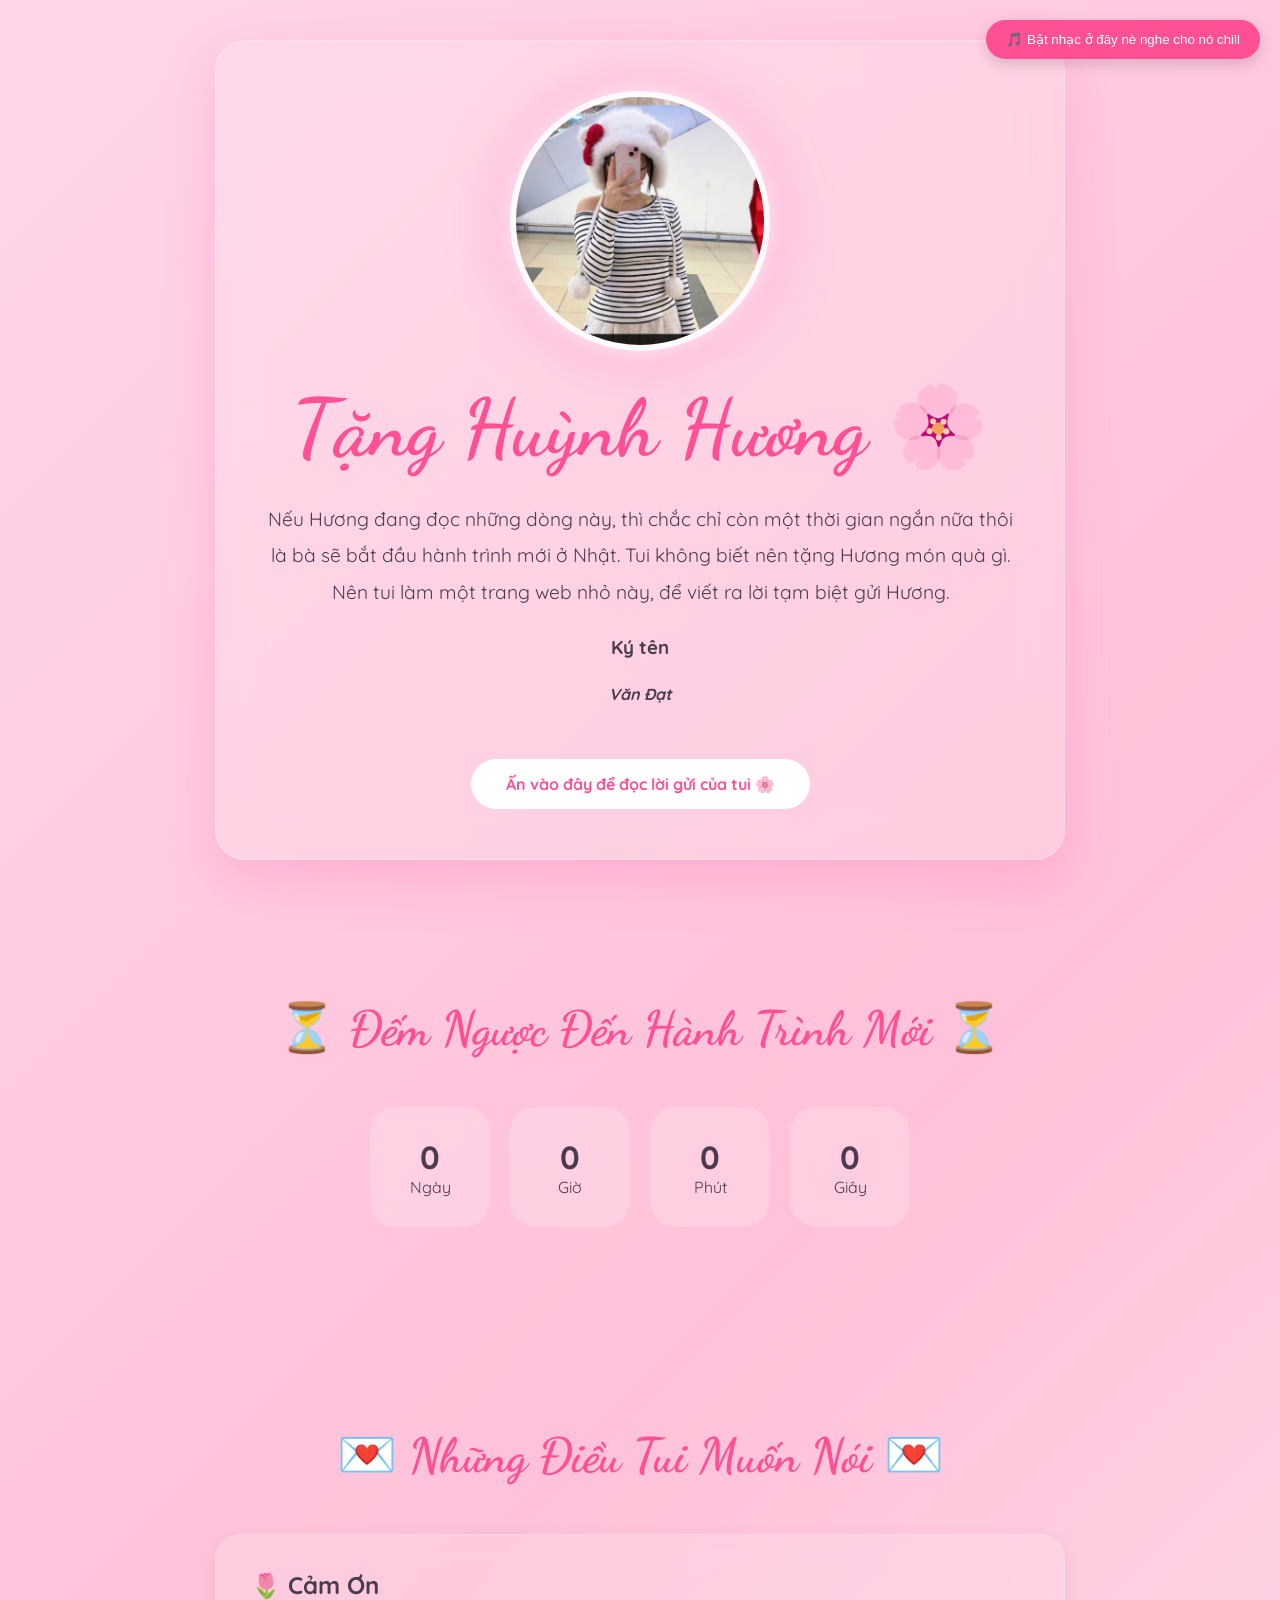
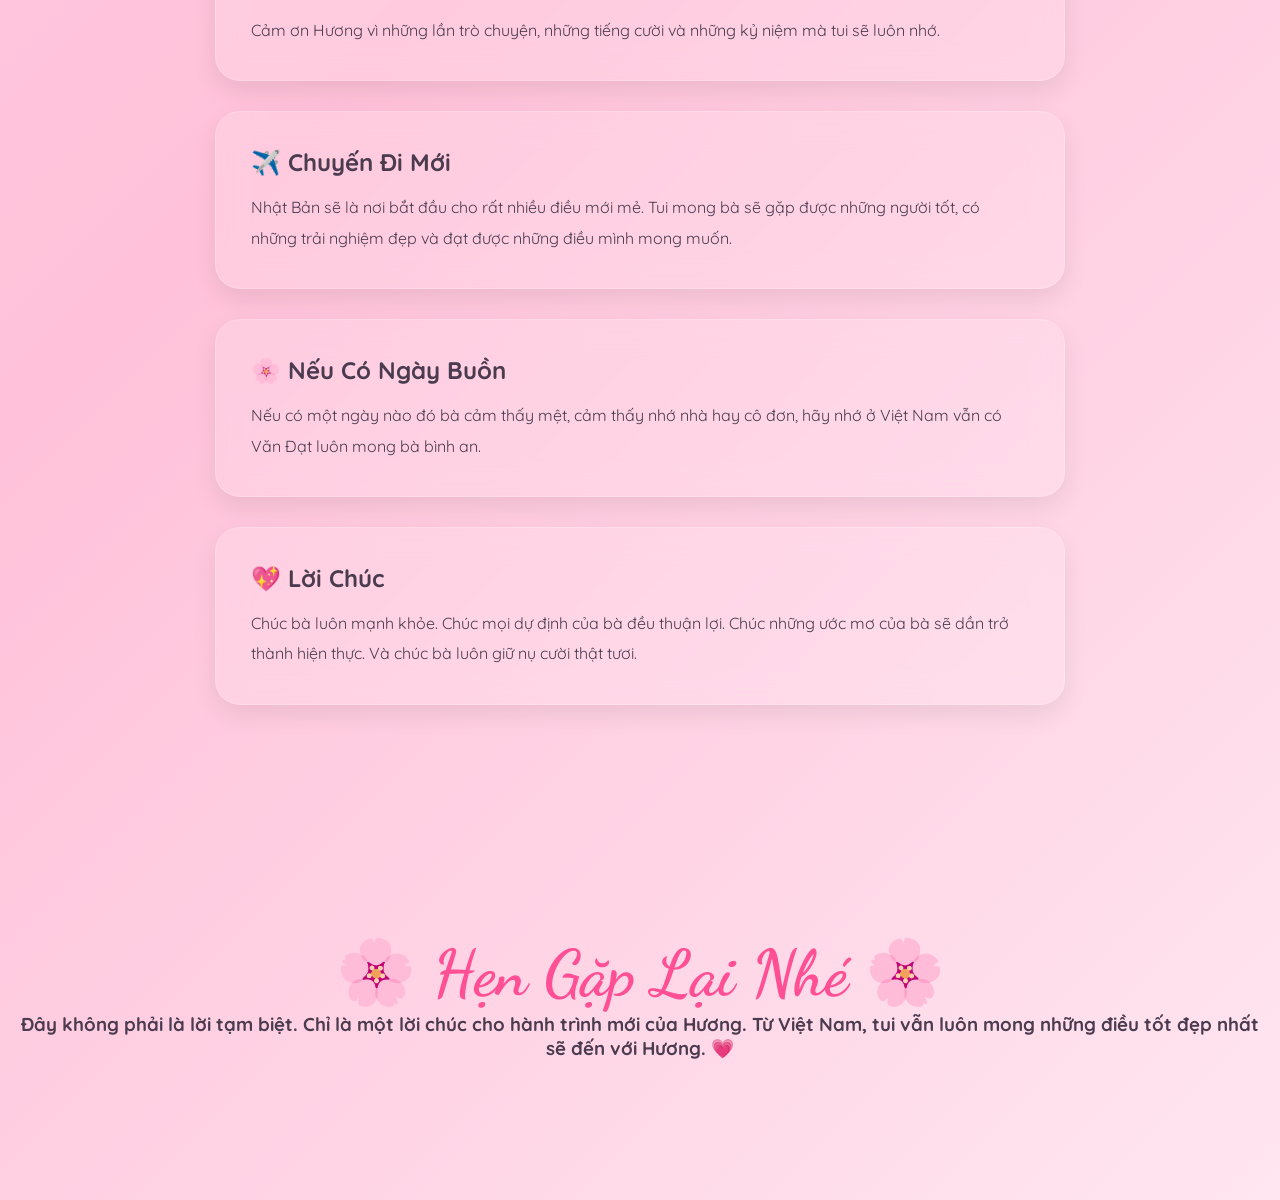
==== home.html @ a17cc12d "Cập nhật website" ====
<!DOCTYPE html>
<html lang="vi">

<head>
    <!-- Cấu hình cơ bản -->
    <meta charset="UTF-8">
    <meta name="viewport" content="width=device-width, initial-scale=1.0">

    <title>Đôi Lời Từ Văn Đạt</title>

    <!-- Google Fonts -->
    <link href="https://fonts.googleapis.com/css2?family=Quicksand:wght@400;500;700&family=Dancing+Script:wght@700&display=swap" rel="stylesheet">

    <!-- CSS -->
    <link rel="stylesheet" href="./css/home.css">
</head>

<body>

    <!-- ===================== -->
    <!-- NHẠC NỀN -->
    <!-- ===================== -->
    <audio id="bgMusic" loop>
        <source src="./img/NgayRoiChuyenBay.mp3" type="audio/mpeg">
    </audio>

    <!-- Nút bật/tắt nhạc -->
    <button id="musicBtn">
        🎵 Bật nhạc ở đây nè
        nghe cho nó chill
    </button>

    <!-- HERO SECTION -->
    <section class="hero">

        <div class="hero-card">

            <!-- Ảnh đại diện -->
            <img
                src="./img/anh.jpg"
                alt="Bé Hương"
                class="hero-img">

            <!-- Tiêu đề -->
            <h1>Tặng Huỳnh Hương 🌸</h1>

            <!-- Lời mở đầu -->
            <p>
                Nếu Hương đang đọc những dòng này,
                thì chắc chỉ còn một thời gian ngắn nữa thôi là bà sẽ bắt đầu hành trình mới ở Nhật.

                Tui không biết nên tặng Hương món quà gì.

                Nên tui làm một trang web nhỏ này,
                để viết ra lời tạm biệt gửi Hương.
            </p>

            <p>
                <h3>Ký tên</h3> <p></p>
                <i><h4>Văn Đạt</h4></i>
            </p>

            <!-- Nút cuộn xuống -->
            <a href="#letter" class="btn">
                Ấn vào đây để đọc lời gửi của tui 🌸
            </a>

        </div>

    </section>

    <!-- COUNTDOWN SECTION -->
    <section>

        <h2 class="title">
            ⏳ Đếm Ngược Đến Hành Trình Mới ⏳
        </h2>

        <div class="countdown">

            <div class="box">
                <span id="days">0</span>
                <span>Ngày</span>
            </div>

            <div class="box">
                <span id="hours">0</span>
                <span>Giờ</span>
            </div>

            <div class="box">
                <span id="minutes">0</span>
                <span>Phút</span>
            </div>

            <div class="box">
                <span id="seconds">0</span>
                <span>Giây</span>
            </div>

        </div>

    </section>

    <!-- LỜI NHẮN -->   
    <section id="letter">

        <h2 class="title">
            💌 Những Điều Tui Muốn Nói  💌
        </h2>

        <!-- Card 1 -->
        <div class="card reveal">
            <h2>🌷 Cảm Ơn</h2>
            <p>
                Cảm ơn Hương vì những lần trò chuyện,
                những tiếng cười và những kỷ niệm mà tui sẽ luôn nhớ.
            </p>
        </div>

        <!-- Card 2 -->
        <div class="card reveal">
            <h2>✈️ Chuyến Đi Mới</h2>
            <p>
                Nhật Bản sẽ là nơi bắt đầu cho rất nhiều điều mới mẻ.

                Tui mong bà sẽ gặp được những người tốt,
                có những trải nghiệm đẹp
                và đạt được những điều mình mong muốn.
            </p>
        </div>

        <!-- Card 3 -->
        <div class="card reveal">
            <h2>🌸 Nếu Có Ngày Buồn</h2>
            <p>
                Nếu có một ngày nào đó bà cảm thấy mệt,
                cảm thấy nhớ nhà hay cô đơn,

                hãy nhớ ở Việt Nam vẫn có Văn Đạt luôn mong bà bình an.
            </p>
        </div>

        <!-- Card 4 -->
        <div class="card reveal">
            <h2>💖 Lời Chúc</h2>
            <p>
                Chúc bà luôn mạnh khỏe.

                Chúc mọi dự định của bà đều thuận lợi.

                Chúc những ước mơ của bà sẽ dần trở thành hiện thực.

                Và chúc bà luôn giữ nụ cười thật tươi.
            </p>
        </div>

    </section>

    <!-- FOOTER -->
    <section class="footer">

        <h2>🌸 Hẹn Gặp Lại Nhé 🌸</h2>

        <p>
            <h3>Đây không phải là lời tạm biệt.

            Chỉ là một lời chúc cho hành trình mới của Hương.

            Từ Việt Nam,
            tui vẫn luôn mong những điều tốt đẹp nhất sẽ đến với Hương.

            💗
            </h3>
            <br><br>

        </p>

    </section>
    
    <!-- JAVASCRIPT -->
    <script src="./js/home.js"></script>

</body>

</html>
---- css/home.css ----
*{
    margin:0;
    padding:0;
    box-sizing:border-box;
    scroll-behavior:smooth;
}

body{
    font-family:'Quicksand',sans-serif;
    background:linear-gradient(135deg,#ffd6e8,#ffc1d9,#ffe6f1);
    overflow-x:hidden;
    color:#4a3b4f;
}

#musicBtn{
    position:fixed;
    top:20px;
    right:20px;
    z-index:9999;
    border:none;
    background:#ff4f95;
    color:white;
    padding:12px 20px;
    border-radius:30px;
    cursor:pointer;
    box-shadow:0 5px 15px rgba(0,0,0,.15);
}

.hero{
    min-height:100vh;
    display:flex;
    justify-content:center;
    align-items:center;
    text-align:center;
    padding:30px;
}

.hero-card{
    max-width:850px;
    padding:50px;
    border-radius:30px;
    backdrop-filter:blur(20px);
    background:rgba(255,255,255,.15);
    border:1px solid rgba(255,255,255,.25);
    box-shadow:0 20px 50px rgba(255,105,180,.25);
}

.hero-img{
    width:260px;
    height:260px;
    object-fit:cover;
    border-radius:50%;
    border:6px solid rgba(255,255,255,.9);
    margin-bottom:25px;
    box-shadow:
        0 0 25px rgba(255,255,255,.8),
        0 0 60px rgba(255,105,180,.5);
    animation:float 3s ease-in-out infinite;
}

.hero h1{
    font-size:5rem;
    color:#ff4f95;
    font-family:'Dancing Script',cursive;
}

.hero p{
    margin-top:25px;
    font-size:1.2rem;
    line-height:1.9;
}

.btn{
    margin-top:30px;
    display:inline-block;
    padding:15px 35px;
    border-radius:50px;
    text-decoration:none;
    background:white;
    color:#ff4f95;
    font-weight:bold;
    transition:.3s;
}

.btn:hover{
    transform:scale(1.05);
}

section{
    padding:100px 20px;
}

.title{
    text-align:center;
    font-size:3rem;
    margin-bottom:50px;
    color:#ff4f95;
    font-family:'Dancing Script',cursive;
}

.card{
    max-width:850px;
    margin:auto;
    margin-bottom:30px;
    padding:35px;
    border-radius:25px;
    background:rgba(255,255,255,.15);
    backdrop-filter:blur(15px);
    border:1px solid rgba(255,255,255,.2);
    box-shadow:0 10px 25px rgba(0,0,0,.08);

    transform:translateY(50px);
    opacity:0;
    transition:1s;
}

.card.show{
    opacity:1;
    transform:translateY(0);
}

.card h2{
    margin-bottom:15px;
}

.card p{
    line-height:1.9;
}

.countdown{
    display:flex;
    justify-content:center;
    gap:20px;
    flex-wrap:wrap;
}

.box{
    width:120px;
    height:120px;
    background:rgba(255,255,255,.2);
    border-radius:25px;

    display:flex;
    flex-direction:column;
    justify-content:center;
    align-items:center;

    backdrop-filter:blur(10px);
}

.box span:first-child{
    font-size:2rem;
    font-weight:bold;
}

.footer{
    text-align:center;
    padding:100px 20px;
}

.footer h2{
    font-size:4rem;
    color:#ff4f95;
    font-family:'Dancing Script',cursive;
}

.sakura,
.heart{
    position:fixed;
    top:-20px;
    pointer-events:none;
    z-index:999;
    animation:fall linear forwards;
}

@keyframes fall{
    to{
        transform:translateY(110vh) rotate(360deg);
        opacity:0;
    }
}

@keyframes float{
    0%,100%{
        transform:translateY(0);
    }

    50%{
        transform:translateY(-12px);
    }
}

@media(max-width:768px){

.hero h1{
    font-size:3rem;
}

.hero-card{
    padding:30px;
}

.hero-img{
    width:200px;
    height:200px;
}

.title{
    font-size:2.2rem;
}

}
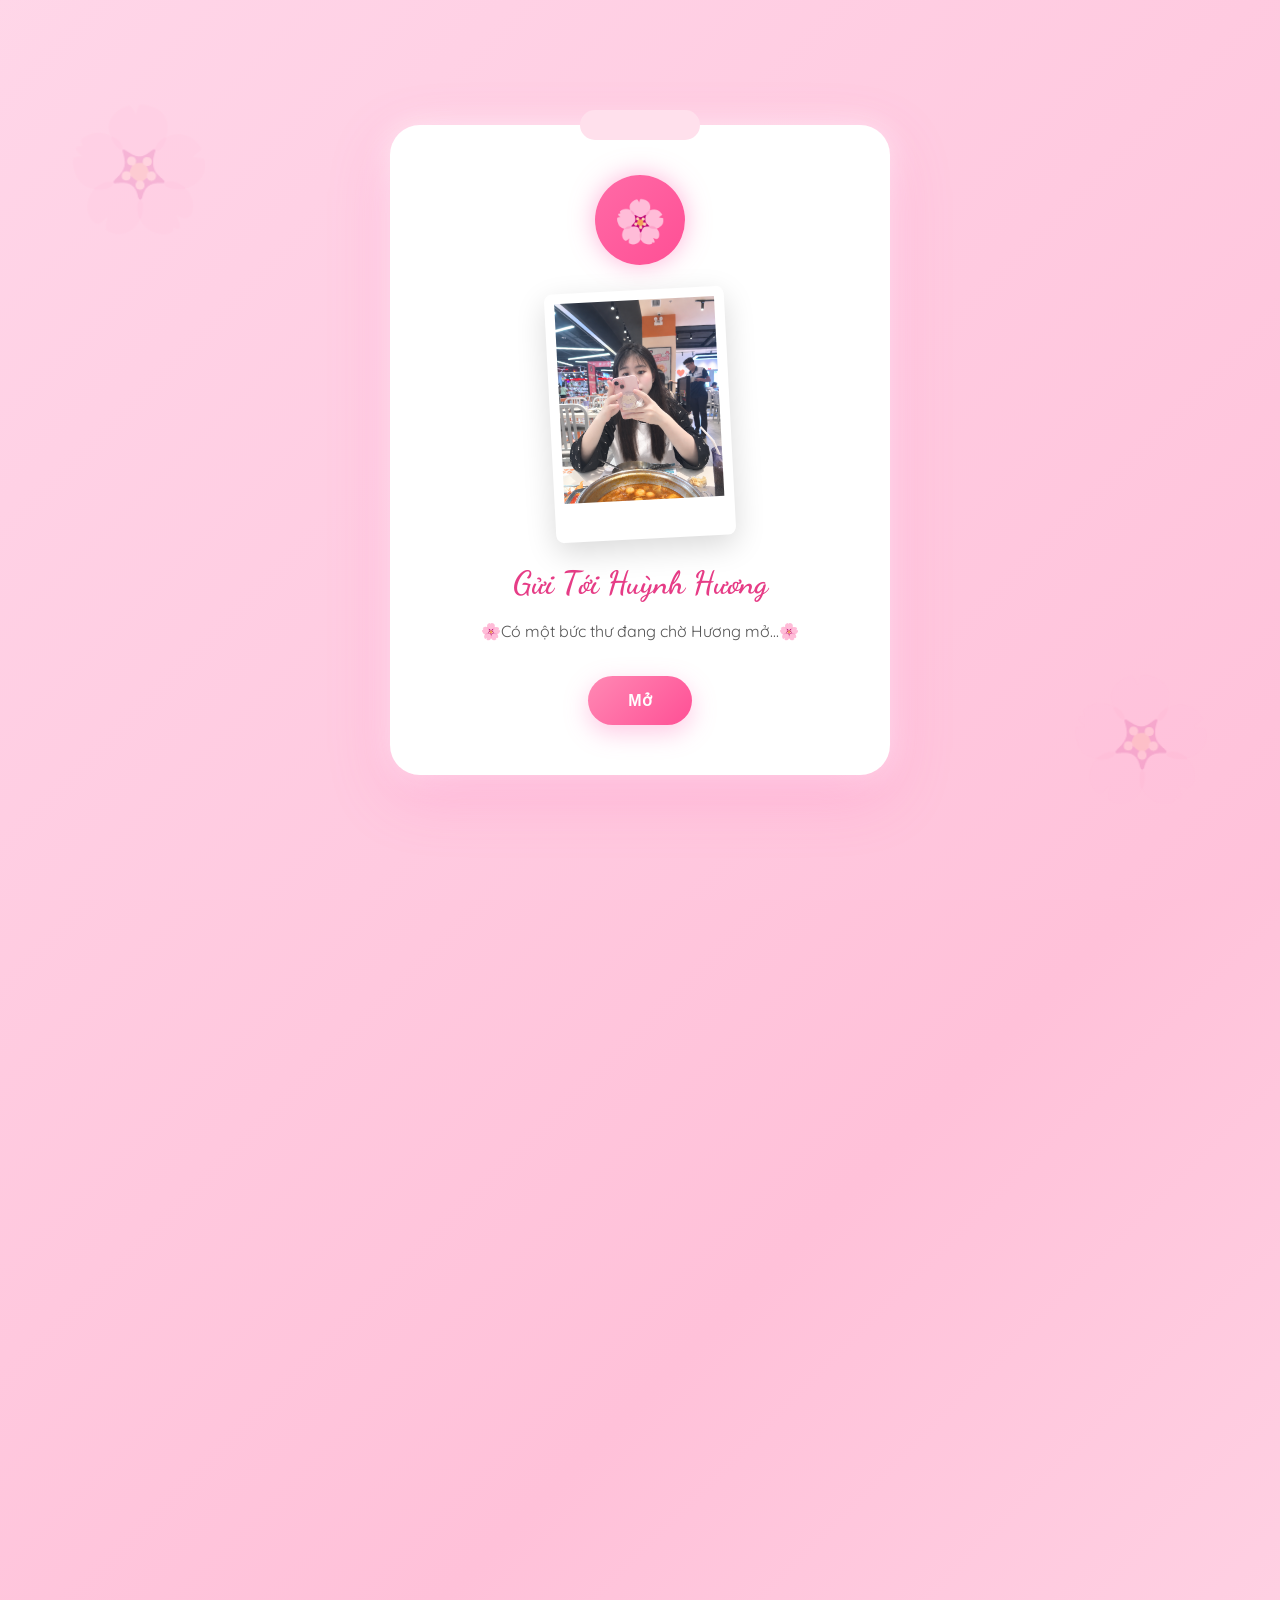
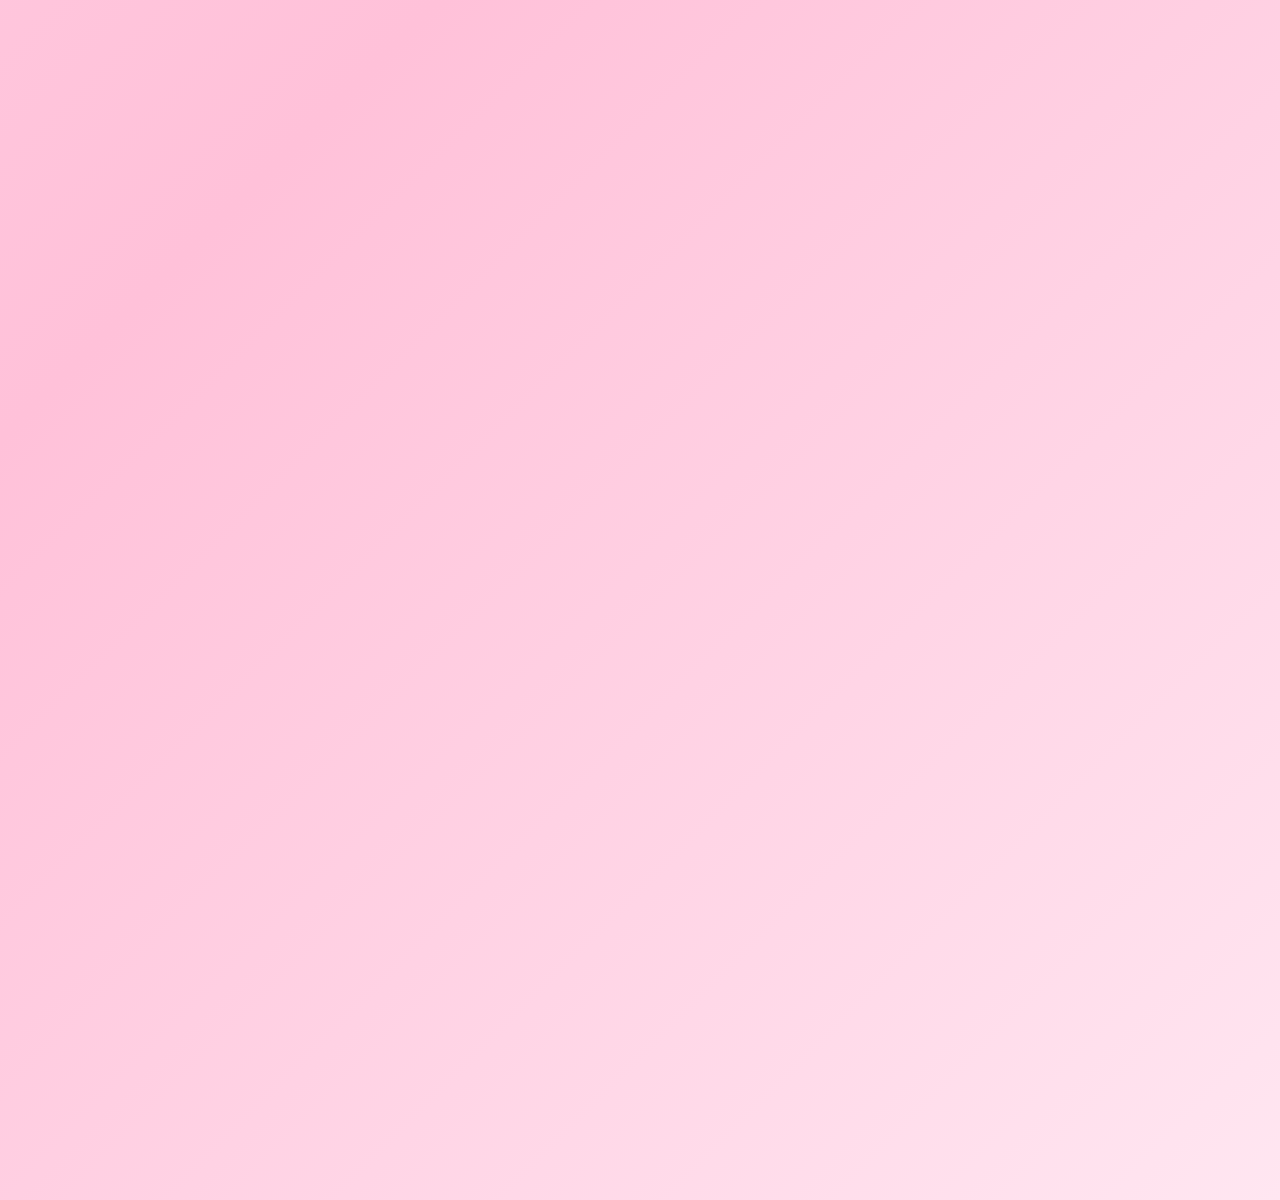
==== commit b3f51a32: "Update giao diện cửa Nhật và thiệp mở đầu" ====
--- a/home.html
+++ b/home.html
@@ -2,49 +2,65 @@
 <html lang="vi">
 
 <head>
-    <!-- Cấu hình cơ bản -->
     <meta charset="UTF-8">
     <meta name="viewport" content="width=device-width, initial-scale=1.0">
 
     <title>Đôi Lời Từ Văn Đạt</title>
 
-    <!-- Google Fonts -->
     <link href="https://fonts.googleapis.com/css2?family=Quicksand:wght@400;500;700&family=Dancing+Script:wght@700&display=swap" rel="stylesheet">
 
-    <!-- CSS -->
     <link rel="stylesheet" href="./css/home.css">
 </head>
 
 <body>
 
-    <!-- ===================== -->
-    <!-- NHẠC NỀN -->
-    <!-- ===================== -->
     <audio id="bgMusic" loop>
-        <source src="./img/NgayRoiChuyenBay.mp3" type="audio/mpeg">
+        <source src="./img/Gió (Remix).mp3" type="audio/mpeg">
     </audio>
 
-    <!-- Nút bật/tắt nhạc -->
-    <button id="musicBtn">
-        🎵 Bật nhạc ở đây nè
-        nghe cho nó chill
-    </button>
+   <div id="letterIntro">
 
-    <!-- HERO SECTION -->
+    <div class="envelope">
+
+        <div class="seal">
+            🌸
+        </div>
+
+        <div class="photo-frame">
+    <img
+        src="./img/anhh.png"
+        alt="Huỳnh Hương"
+        class="letter-img"
+    >
+</div>
+
+        <h2>Gửi Tới Huỳnh Hương</h2>
+
+        <p>
+            🌸Có một bức thư  
+            đang chờ Hương mở...🌸
+        </p>
+
+        <button id="openLetterBtn">
+             Mở 
+        </button>
+
+    </div>
+
+</div>
+</div>
+
     <section class="hero">
 
         <div class="hero-card">
 
-            <!-- Ảnh đại diện -->
             <img
                 src="./img/anh.jpg"
                 alt="Bé Hương"
                 class="hero-img">
 
-            <!-- Tiêu đề -->
-            <h1>Tặng Huỳnh Hương 🌸</h1>
+            <h1> Huỳnh Hương </h1>
 
-            <!-- Lời mở đầu -->
             <p>
                 Nếu Hương đang đọc những dòng này,
                 thì chắc chỉ còn một thời gian ngắn nữa thôi là bà sẽ bắt đầu hành trình mới ở Nhật.
@@ -60,16 +76,14 @@
                 <i><h4>Văn Đạt</h4></i>
             </p>
 
-            <!-- Nút cuộn xuống -->
             <a href="#letter" class="btn">
-                Ấn vào đây để đọc lời gửi của tui 🌸
+                Ấn vào đây để đọc lời gửi của tui 
             </a>
 
         </div>
 
     </section>
 
-    <!-- COUNTDOWN SECTION -->
     <section>
 
         <h2 class="title">
@@ -101,15 +115,13 @@
         </div>
 
     </section>
-
-    <!-- LỜI NHẮN -->   
+  
     <section id="letter">
 
         <h2 class="title">
             💌 Những Điều Tui Muốn Nói  💌
         </h2>
 
-        <!-- Card 1 -->
         <div class="card reveal">
             <h2>🌷 Cảm Ơn</h2>
             <p>
@@ -118,7 +130,6 @@
             </p>
         </div>
 
-        <!-- Card 2 -->
         <div class="card reveal">
             <h2>✈️ Chuyến Đi Mới</h2>
             <p>
@@ -130,7 +141,6 @@
             </p>
         </div>
 
-        <!-- Card 3 -->
         <div class="card reveal">
             <h2>🌸 Nếu Có Ngày Buồn</h2>
             <p>
@@ -141,7 +151,6 @@
             </p>
         </div>
 
-        <!-- Card 4 -->
         <div class="card reveal">
             <h2>💖 Lời Chúc</h2>
             <p>
@@ -157,7 +166,6 @@
 
     </section>
 
-    <!-- FOOTER -->
     <section class="footer">
 
         <h2>🌸 Hẹn Gặp Lại Nhé 🌸</h2>
@@ -170,7 +178,7 @@
             Từ Việt Nam,
             tui vẫn luôn mong những điều tốt đẹp nhất sẽ đến với Hương.
 
-            💗
+            
             </h3>
             <br><br>
 
@@ -178,7 +186,6 @@
 
     </section>
     
-    <!-- JAVASCRIPT -->
     <script src="./js/home.js"></script>
 
 </body>
--- a/css/home.css
+++ b/css/home.css
@@ -209,4 +209,274 @@
     font-size:2.2rem;
 }
 
+}
+/* =========================
+   THIỆP MỞ ĐẦU
+========================= */
+
+#letterIntro{
+    position:fixed;
+    inset:0;
+
+    display:flex;
+    justify-content:center;
+    align-items:center;
+
+    background:
+    linear-gradient(
+        135deg,
+        rgba(255,214,232,.98),
+        rgba(255,193,217,.98)
+    );
+
+    z-index:99999;
+
+    overflow:hidden;
+
+    transition:1s;
+}
+
+#letterIntro.hide{
+    opacity:0;
+    visibility:hidden;
+}
+
+#letterIntro::before,
+#letterIntro::after{
+
+    content:"🌸";
+
+    position:absolute;
+
+    font-size:120px;
+
+    opacity:.15;
+
+    animation:spin 15s linear infinite;
+}
+
+#letterIntro::before{
+    top:10%;
+    left:5%;
+}
+
+#letterIntro::after{
+    bottom:10%;
+    right:5%;
+}
+
+.envelope{
+
+    width:min(90%,500px);
+
+    background:white;
+
+    padding:50px 35px;
+
+    border-radius:30px;
+
+    text-align:center;
+
+    position:relative;
+
+    box-shadow:
+        0 20px 60px rgba(255,105,180,.25),
+        0 0 30px rgba(255,255,255,.7);
+
+    animation:floatCard 4s ease-in-out infinite;
+}
+
+.envelope::before{
+
+    content:"";
+
+    position:absolute;
+
+    top:-15px;
+    left:50%;
+
+    transform:translateX(-50%);
+
+    width:120px;
+    height:30px;
+
+    background:#ffe0ec;
+
+    border-radius:20px;
+}
+
+.seal{
+
+    width:90px;
+    height:90px;
+
+    margin:auto;
+
+    border-radius:50%;
+
+    background:
+    linear-gradient(
+        135deg,
+        #ff6aa6,
+        #ff4f95
+    );
+
+    display:flex;
+    justify-content:center;
+    align-items:center;
+
+    color:white;
+
+    font-size:42px;
+
+    box-shadow:
+        0 0 25px rgba(255,105,180,.5);
+
+    margin-bottom:25px;
+}
+
+.envelope h2{
+
+    color:#e63c86;
+
+    font-size:2rem;
+
+    margin-bottom:15px;
+
+    font-family:'Dancing Script',cursive;
+}
+
+.envelope p{
+
+    color:#555;
+
+    line-height:1.8;
+
+    margin-bottom:30px;
+}
+
+#openLetterBtn{
+
+    border:none;
+
+    padding:15px 40px;
+
+    border-radius:50px;
+
+    background:
+    linear-gradient(
+        135deg,
+        #ff89b4,
+        #ff4f95
+    );
+
+    color:white;
+
+    font-size:16px;
+    font-weight:bold;
+
+    cursor:pointer;
+
+    transition:.3s;
+
+    box-shadow:
+        0 8px 25px rgba(255,105,180,.35);
+}
+
+#openLetterBtn:hover{
+
+    transform:scale(1.08);
+
+    box-shadow:
+        0 12px 35px rgba(255,105,180,.5);
+}
+
+body.waiting .hero,
+body.waiting section{
+    opacity:0;
+}
+
+body.ready .hero,
+body.ready section{
+    opacity:1;
+    transition:1.5s;
+}
+
+@keyframes floatCard{
+
+    0%,100%{
+        transform:translateY(0);
+    }
+
+    50%{
+        transform:translateY(-12px);
+    }
+}
+
+@keyframes spin{
+
+    from{
+        transform:rotate(0deg);
+    }
+
+    to{
+        transform:rotate(360deg);
+    }
+}
+
+@media(max-width:768px){
+
+    .envelope{
+
+        width:92%;
+
+        padding:35px 25px;
+    }
+
+    .envelope h2{
+        font-size:1.6rem;
+    }
+
+    .seal{
+
+        width:75px;
+        height:75px;
+
+        font-size:34px;
+    }
+
+    #openLetterBtn{
+
+        width:100%;
+    }
+}
+.photo-frame{
+
+    width:180px;
+
+    background:white;
+
+    padding:10px 10px 35px;
+
+    margin:15px auto 25px;
+
+    border-radius:8px;
+
+    box-shadow:
+        0 10px 30px rgba(0,0,0,.15);
+
+    transform:rotate(-3deg);
+}
+
+.photo-frame .letter-img{
+
+    width:100%;
+    height:200px;
+
+    border-radius:0;
+    border:none;
+
+    margin:0;
+
+    object-fit:cover;
 }
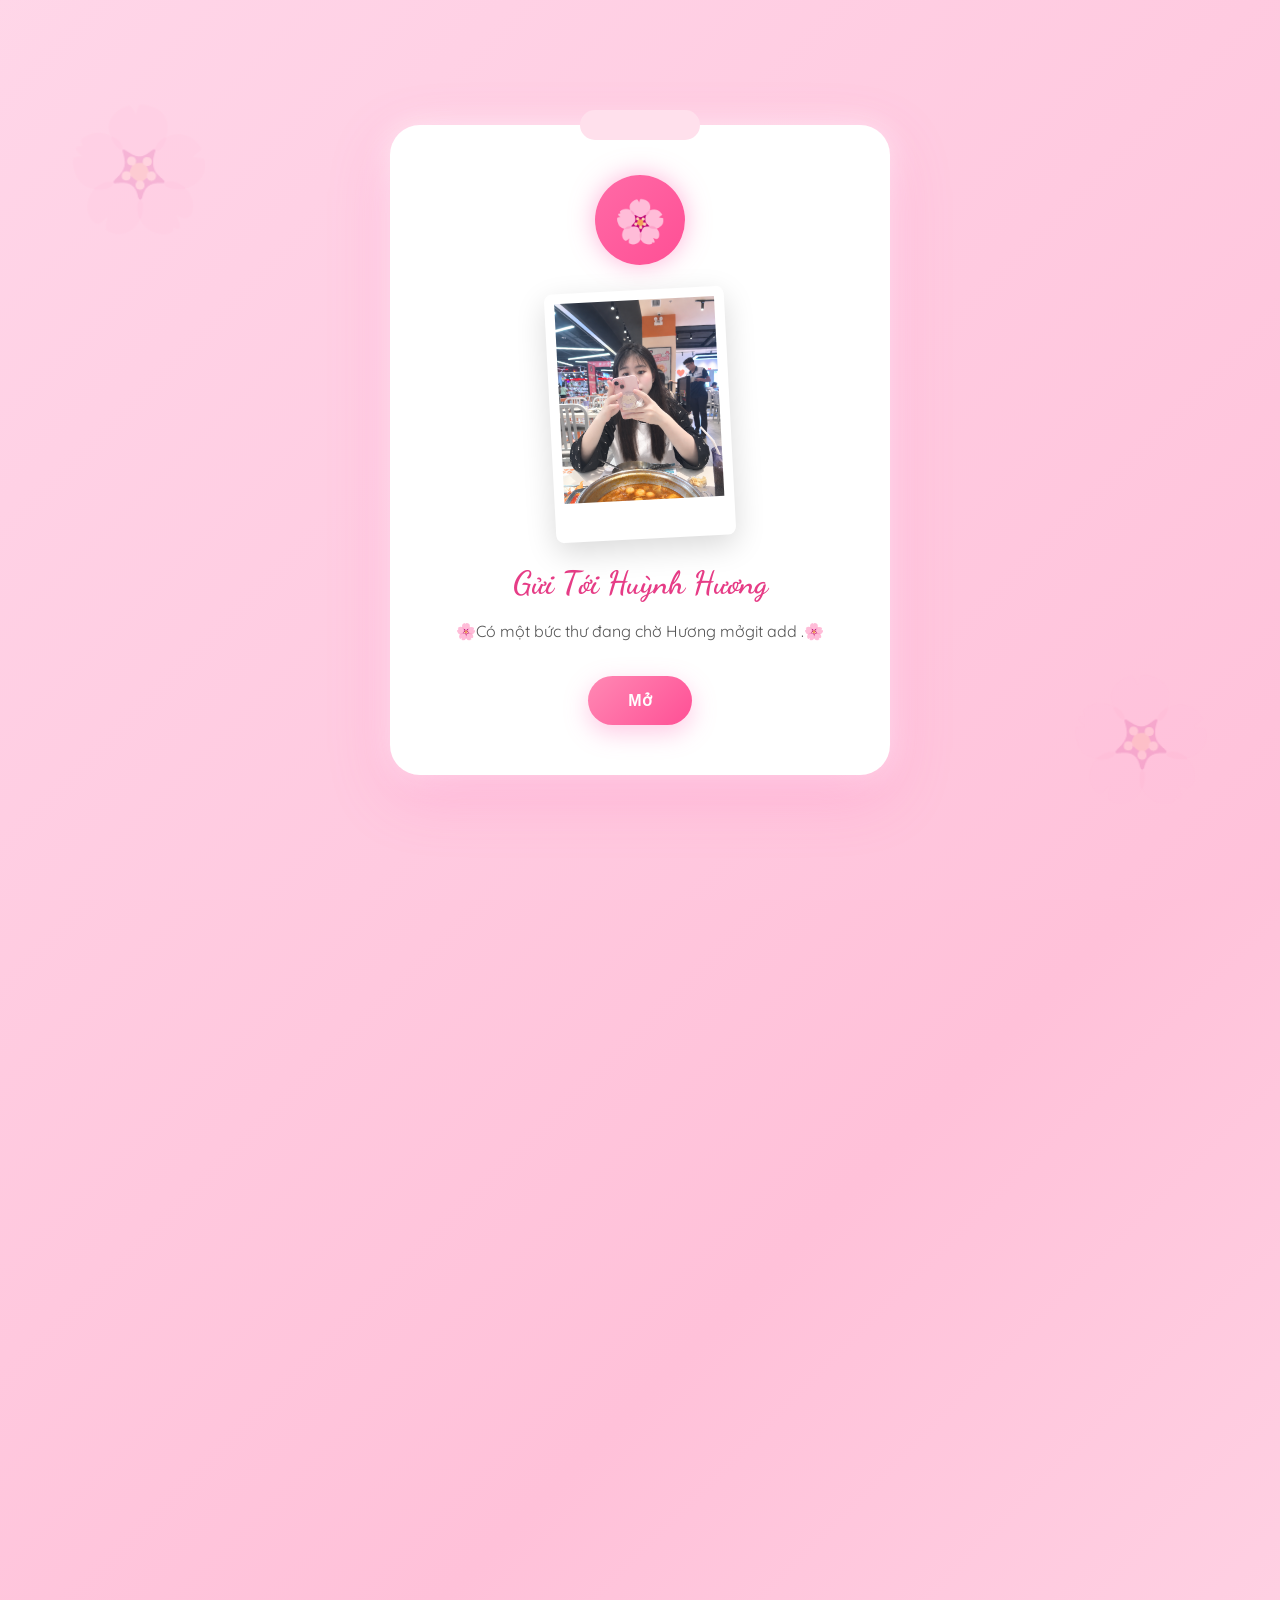
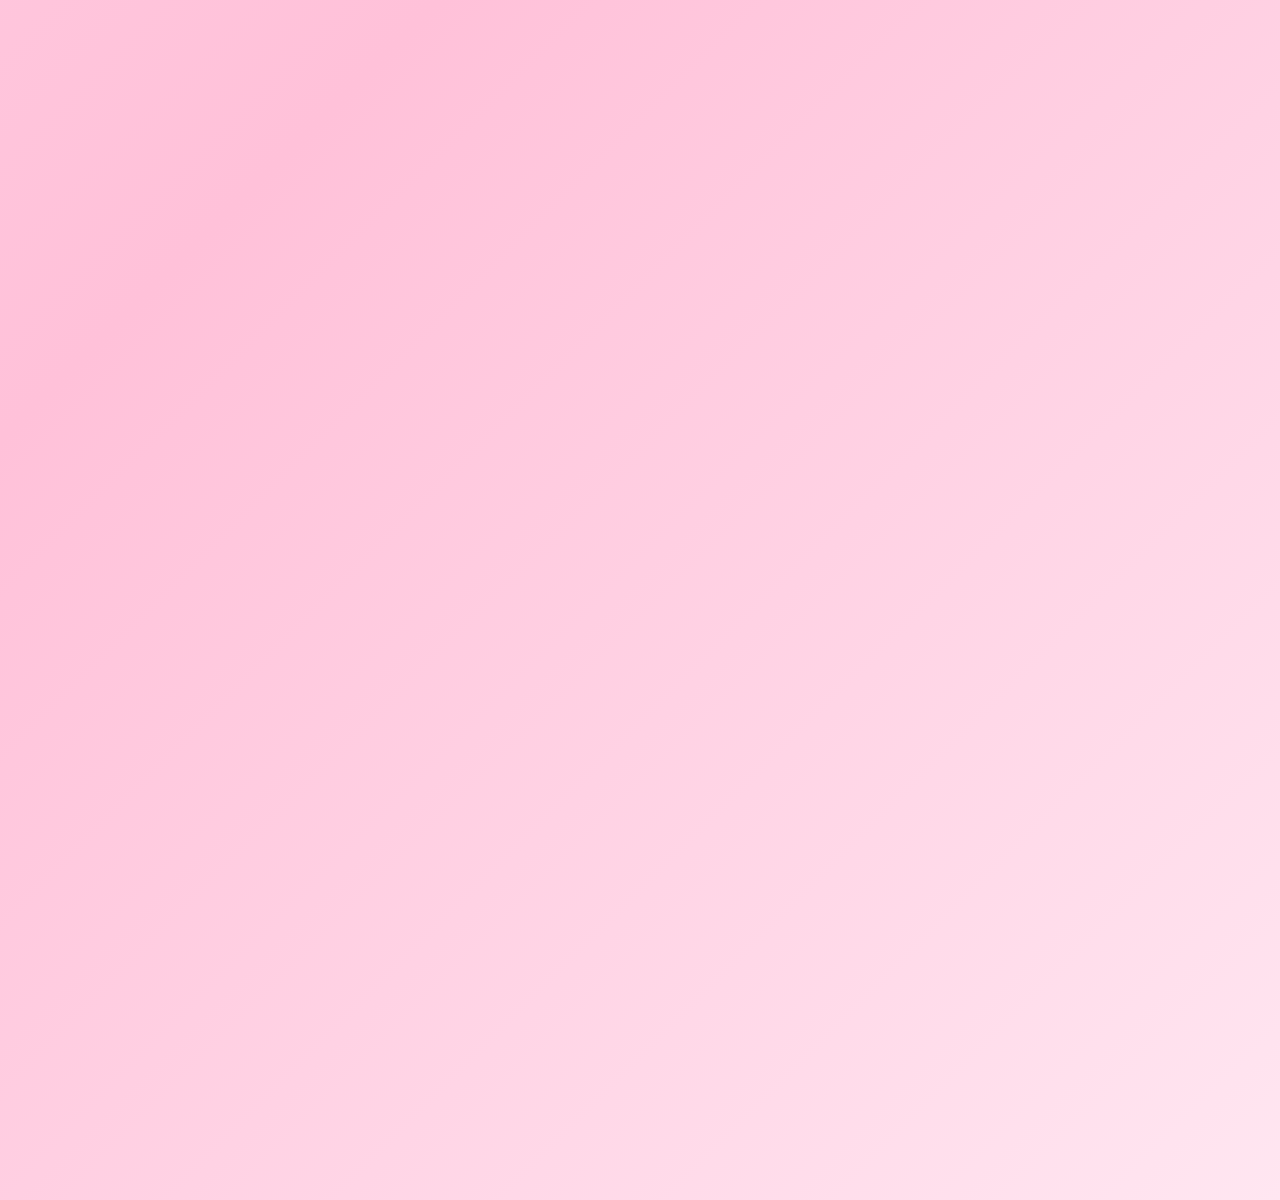
==== commit f817d127: "Update-lai" ====
--- a/home.html
+++ b/home.html
@@ -38,7 +38,7 @@
 
         <p>
             🌸Có một bức thư  
-            đang chờ Hương mở...🌸
+            đang chờ Hương mởgit add .🌸
         </p>
 
         <button id="openLetterBtn">
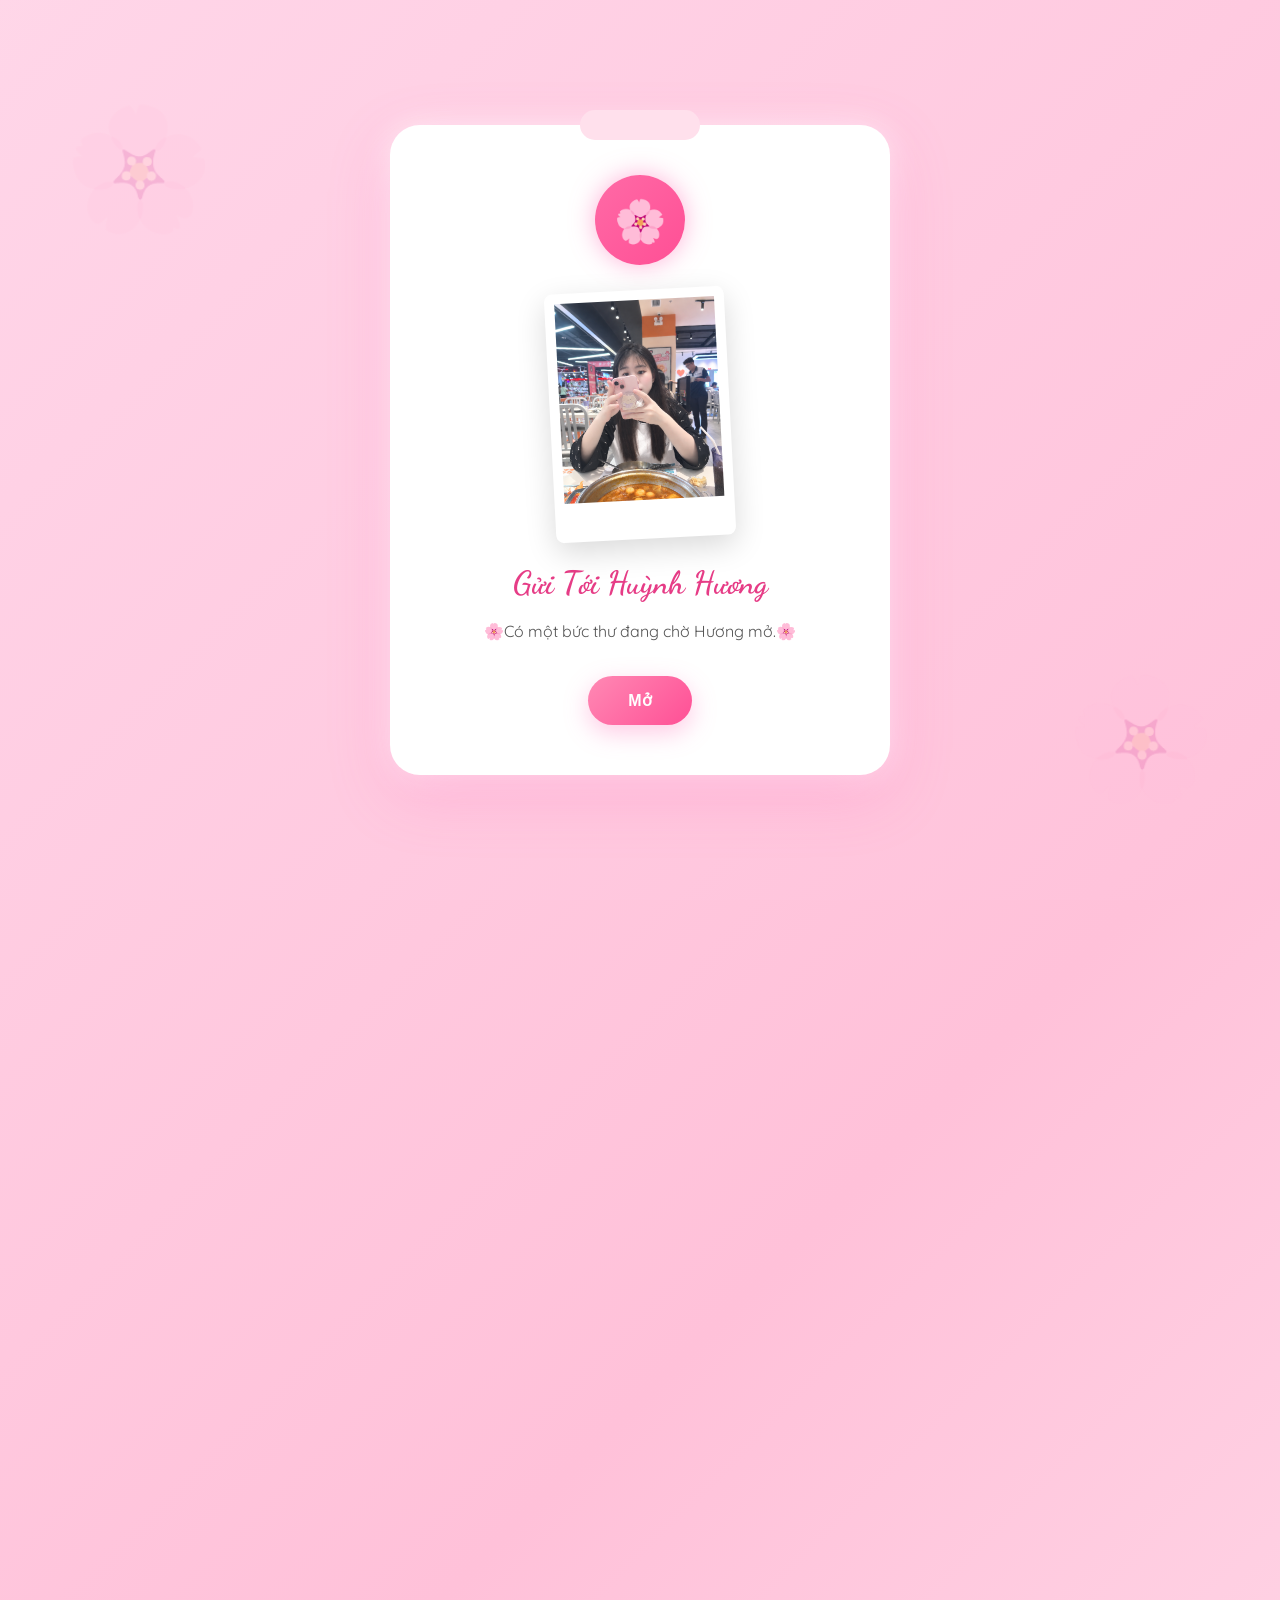
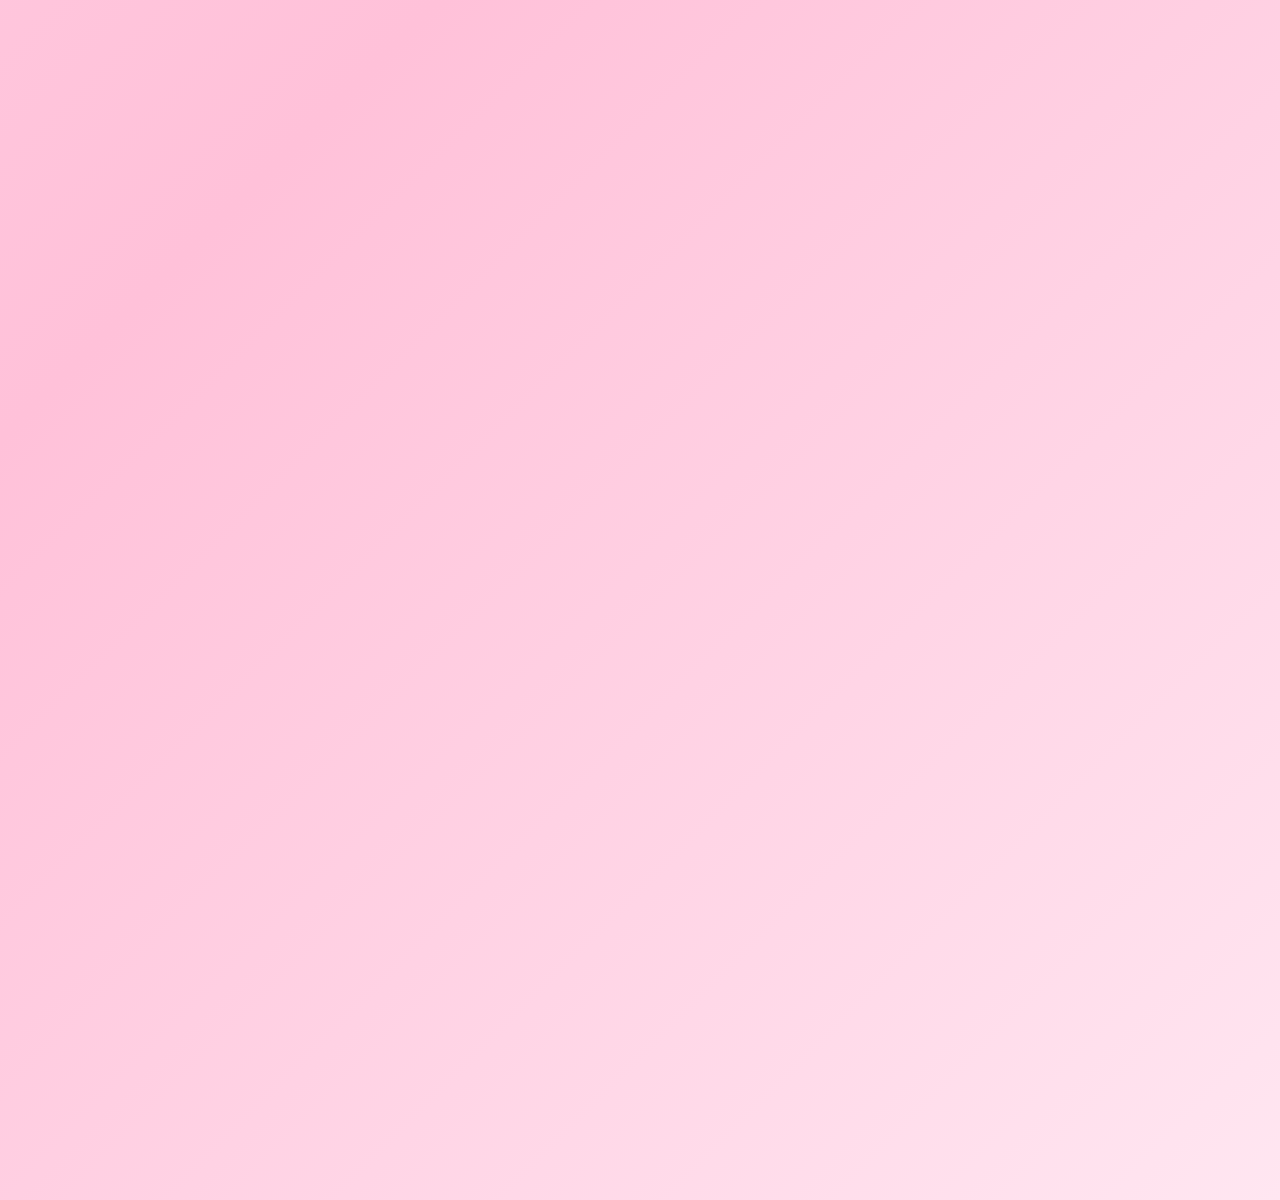
==== commit 0fe47fa5: "Update_gd" ====
--- a/home.html
+++ b/home.html
@@ -38,7 +38,7 @@
 
         <p>
             🌸Có một bức thư  
-            đang chờ Hương mởgit add .🌸
+            đang chờ Hương mở.🌸
         </p>
 
         <button id="openLetterBtn">
